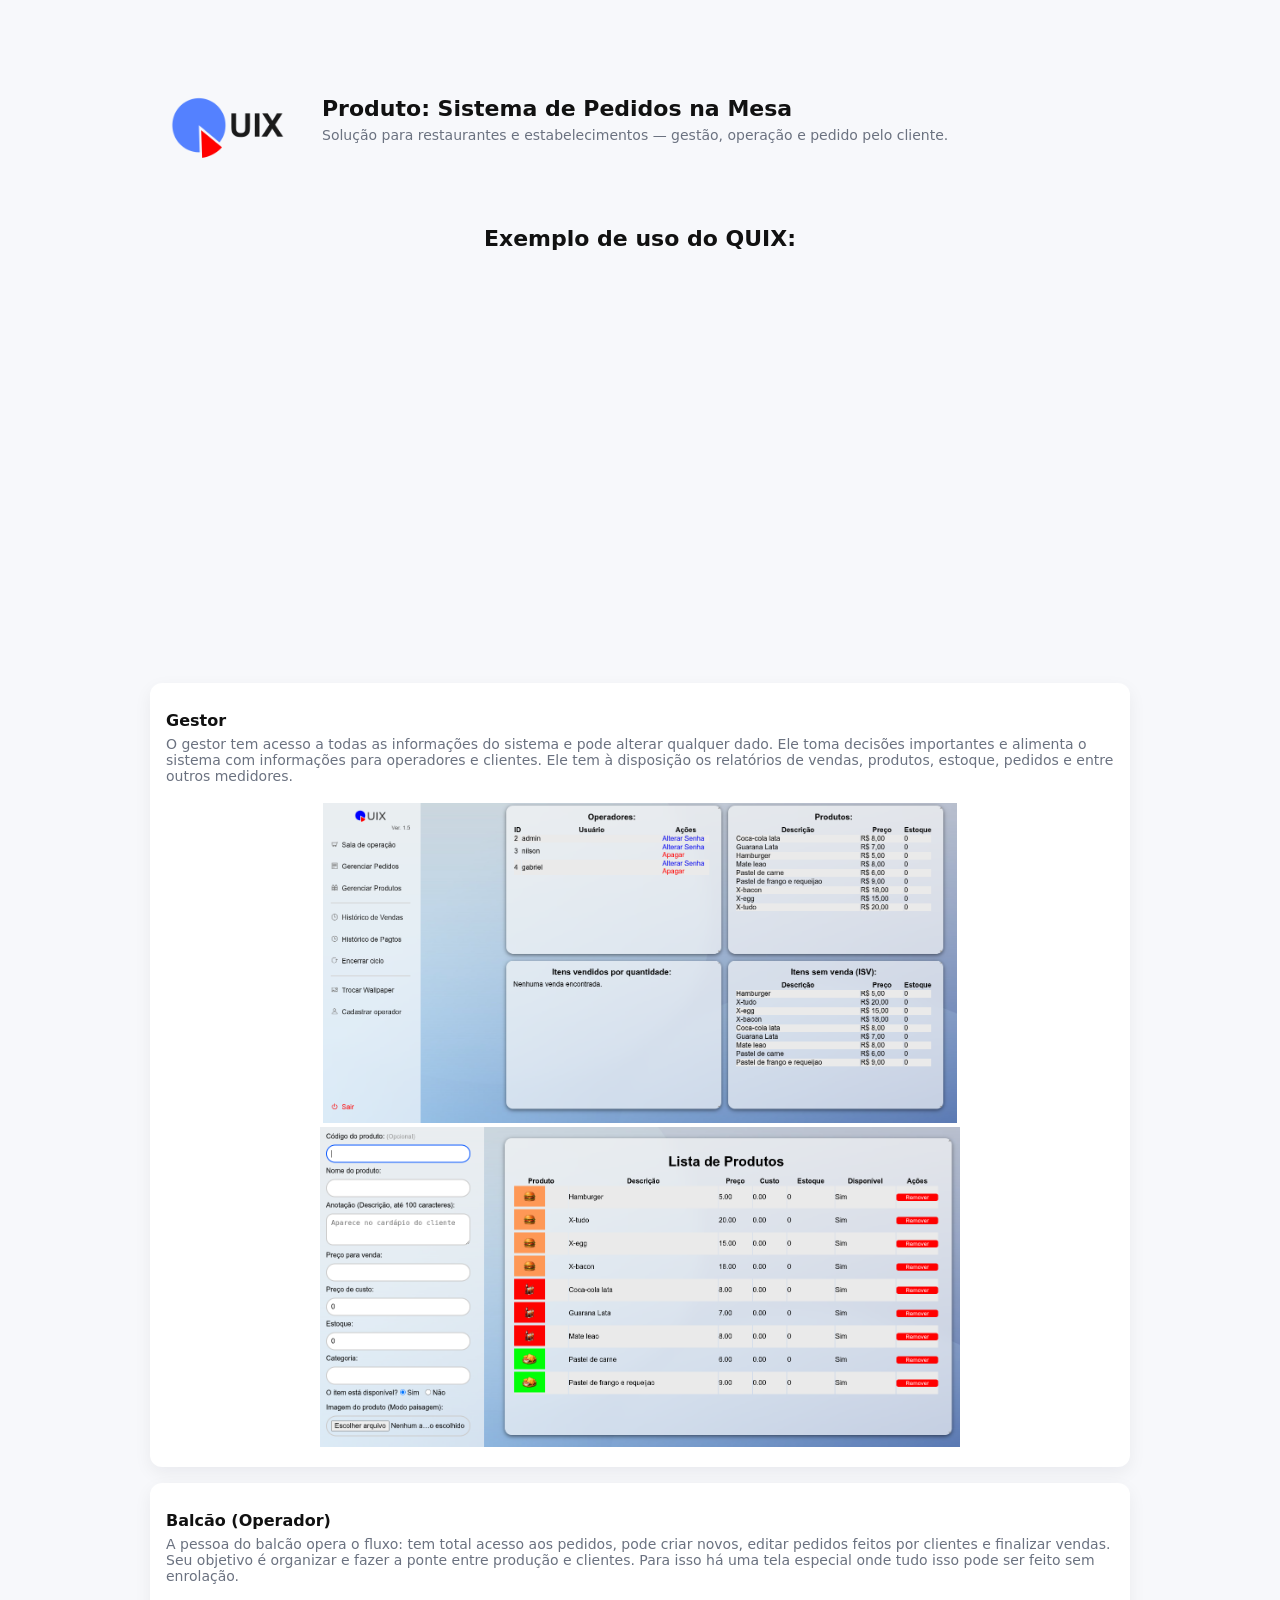
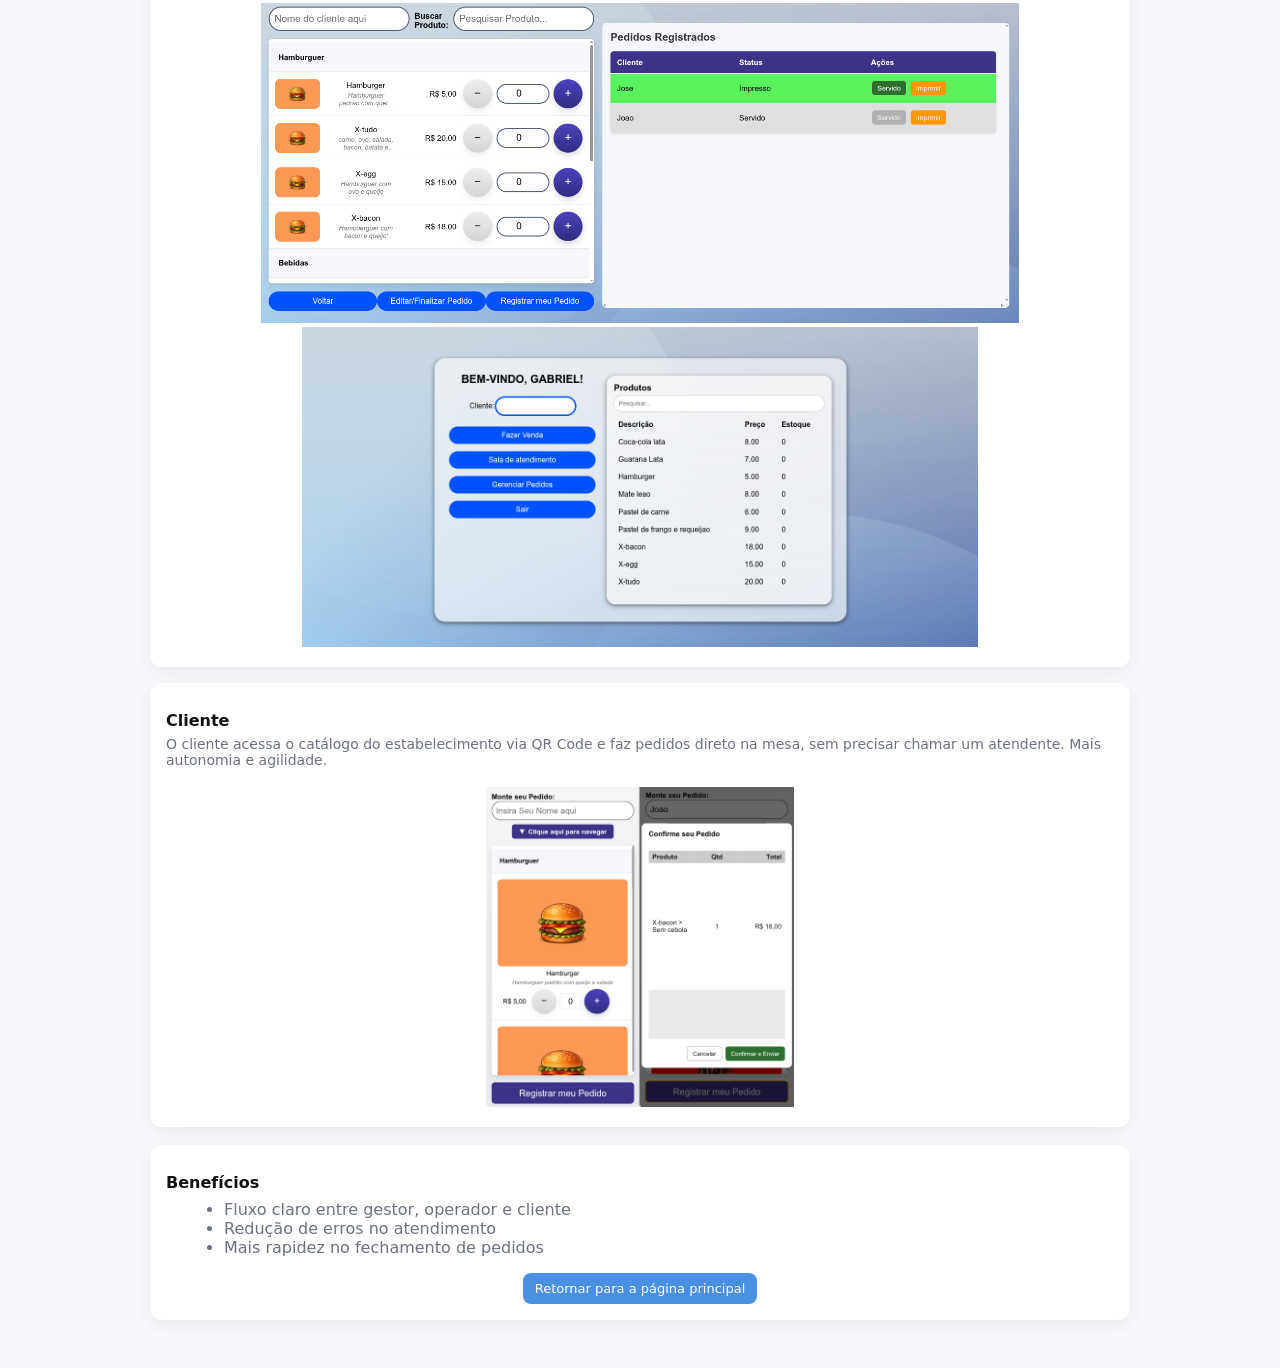
==== produto.html @ 62ac0b18 "Primeiro commit" ====
<!doctype html>
<html lang="pt-br">
<head>
  <meta charset="utf-8">
  <meta name="viewport" content="width=device-width,initial-scale=1">
  <title>Apresentação do Produto</title>
  <style>
    img{border-radius:1rem;}
    :root{--bg:#f7f8fb;--card:#fff;--accent:#4a90e2;--muted:#6b7280}
    body{font-family:Inter, system-ui, -apple-system, "Segoe UI", Roboto, "Helvetica Neue", Arial; margin:0; background:var(--bg); color:#111}
    .wrap{max-width:980px;margin:24px auto;padding:16px}
    header{display:flex;flex-direction:column;align-items:center;gap:12px;margin-bottom:18px;text-align:center}
    header img{height:6rem;}
    h1{margin:0;font-size:18px}
    p.lead{color:var(--muted);margin:6px 0 18px;font-size:14px}
    .grid{display:grid;grid-template-columns:1fr;gap:16px}
    .card{background:var(--card);padding:16px;border-radius:12px;box-shadow:0 6px 18px rgba(15,23,42,0.06)}
    .card img{width:100%;border-radius:8px;object-fit:contain;height:200px}
    .gallery{display:flex;flex-direction:column;gap:12px;margin-top:12px}
    .gallery img{height:180px;object-fit:contain}
    .card h3{margin:12px 0 6px;font-size:16px}
    .card p{margin:0;color:var(--muted);font-size:14px}
    .cta{display:flex;gap:12px;align-items:center;margin-top:16px;flex-wrap:wrap}
    .btn{background:var(--accent);color:#fff;padding:8px 12px;border-radius:8px;text-decoration:none;font-size:13px;margin:0 auto;}
    .video-block{display:flex;flex-direction:column;gap:1rem;margin-bottom:1rem;}
    .video-block iframe{width:100%;height:25rem;border-radius:1rem;}
    .video-block .mobile-link{display:none;}
    footer{margin-top:28px;text-align:center;color:var(--muted);font-size:12px}
    @media(max-width:599px){
      .video-block iframe{display:none;}
      .video-block .mobile-link{display:inline-flex;}
    }
    @media(min-width:600px){
      header{flex-direction:row;text-align:left}
      header img{height:8rem}
      h1{font-size:20px}
      .card img{height:280px}
      .gallery img{height:200px}
      .video-block .mobile-link{display:none;}
    }
    @media(min-width:900px){
      .wrap{padding:24px}
      header img{height:10rem}
      h1{font-size:22px}
      .card img{height:320px}
      .gallery img{height:220px}
      .hide{display:none;}
    }
  </style>
</head>
<body>
  <div class="wrap">
    <header>
      <img src="quix/logo.png" alt="logo">
      <div>
        <h1>Produto: Sistema de Pedidos na Mesa</h1>
        <p class="lead">Solução para restaurantes e estabelecimentos — gestão, operação e pedido pelo cliente.</p>
      </div>
    </header>

    <aside class="video-block" style="text-align:center;display:flex;flex-direction:column;gap:1rem;margin-bottom:1rem;">
      <h1>Exemplo de uso do QUIX:</h1>
      <iframe src="https://www.youtube.com/embed/P9sMJhL8lyw?si=AwuVnOygzVLnXULF" title="YouTube video player" frameborder="0" allow="accelerometer; autoplay; clipboard-write; encrypted-media; gyroscope; picture-in-picture; web-share" referrerpolicy="strict-origin-when-cross-origin" allowfullscreen></iframe>
      <a class="btn mobile-link" href="https://youtu.be/P9sMJhL8lyw?is=XRER_AZvJzXQr2Y8" target="_blank" rel="noopener noreferrer">Abrir vídeo no YouTube</a>
    </aside>

    <section class="grid">
      <article class="card">
        <h3>Gestor</h3>
        <p>O gestor tem acesso a todas as informações do sistema e pode alterar qualquer dado. Ele toma decisões importantes e alimenta o sistema com informações para operadores e clientes. Ele tem à disposição os relatórios de vendas, produtos, estoque, pedidos e entre outros medidores.</p><br>
        <img src="quix/gestor.png" alt="Gestor">
        <img src="quix/gestor2.png" alt="Gestor 2">
      </article>

      <article class="card">
        <h3>Balcão (Operador)</h3>
        <p>A pessoa do balcão opera o fluxo: tem total acesso aos pedidos, pode criar novos, editar pedidos feitos por clientes e finalizar vendas. Seu objetivo é organizar e fazer a ponte entre produção e clientes. Para isso há uma tela especial onde tudo isso pode ser feito sem enrolação.</p><br>
        <img src="quix/balcao.png" alt="Balcão">
        <img src="quix/balcao2.png" alt="Balcão 2">

      </article>

      <article class="card">
        <h3>Cliente</h3>
        <p>O cliente acessa o catálogo do estabelecimento via QR Code e faz pedidos direto na mesa, sem precisar chamar um atendente. Mais autonomia e agilidade.</p><br>
        <img src="quix/cliente.png" alt="Cliente">
      </article>
    </section>

    <div class="card" style="margin-top:18px;">
      <h3>Benefícios</h3>
      <ul style="margin:8px 0 0 18px;color:var(--muted)">
        <li>Fluxo claro entre gestor, operador e cliente</li>
        <li>Redução de erros no atendimento</li>
        <li>Mais rapidez no fechamento de pedidos</li>
      </ul>
        <div class="cta">
          <a class="btn" href="./index.html">Retornar para a página principal</a>
        </div>
      </div>
    </div>

  </div>
</body>
</html>
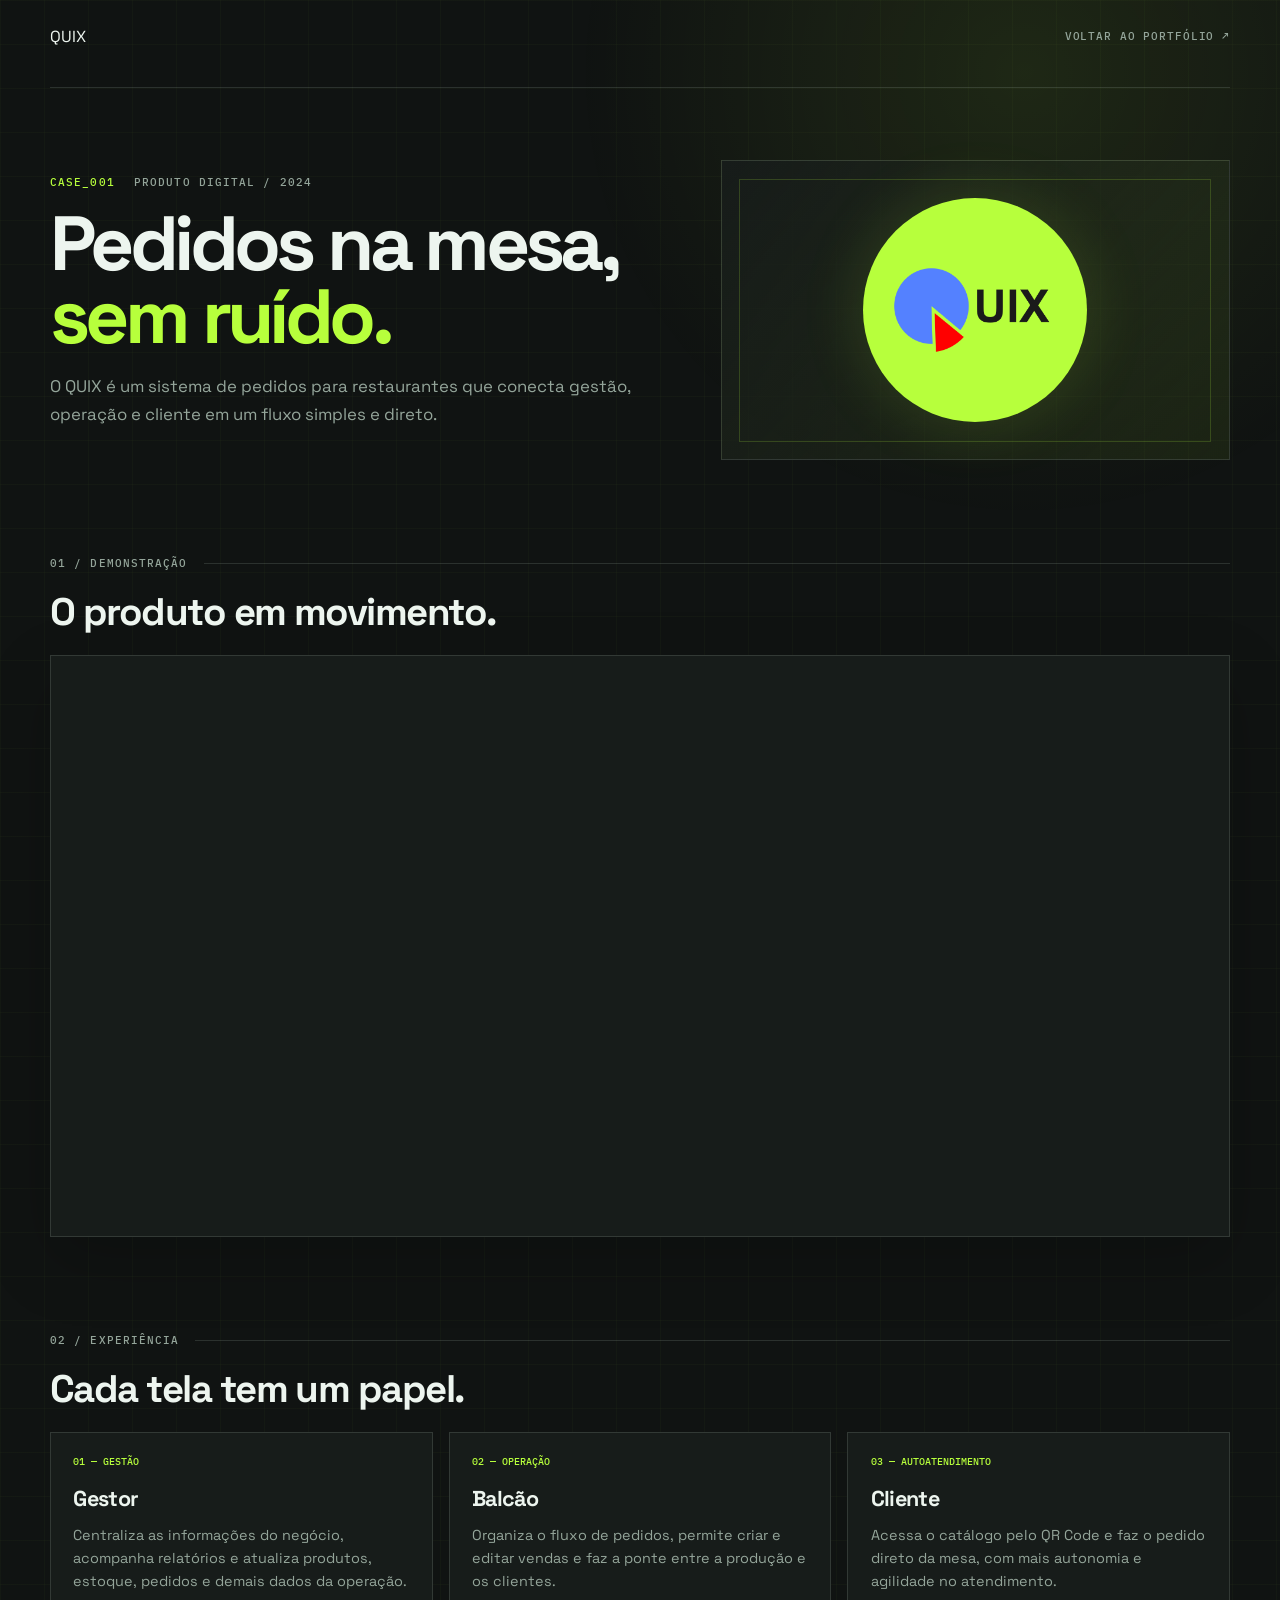
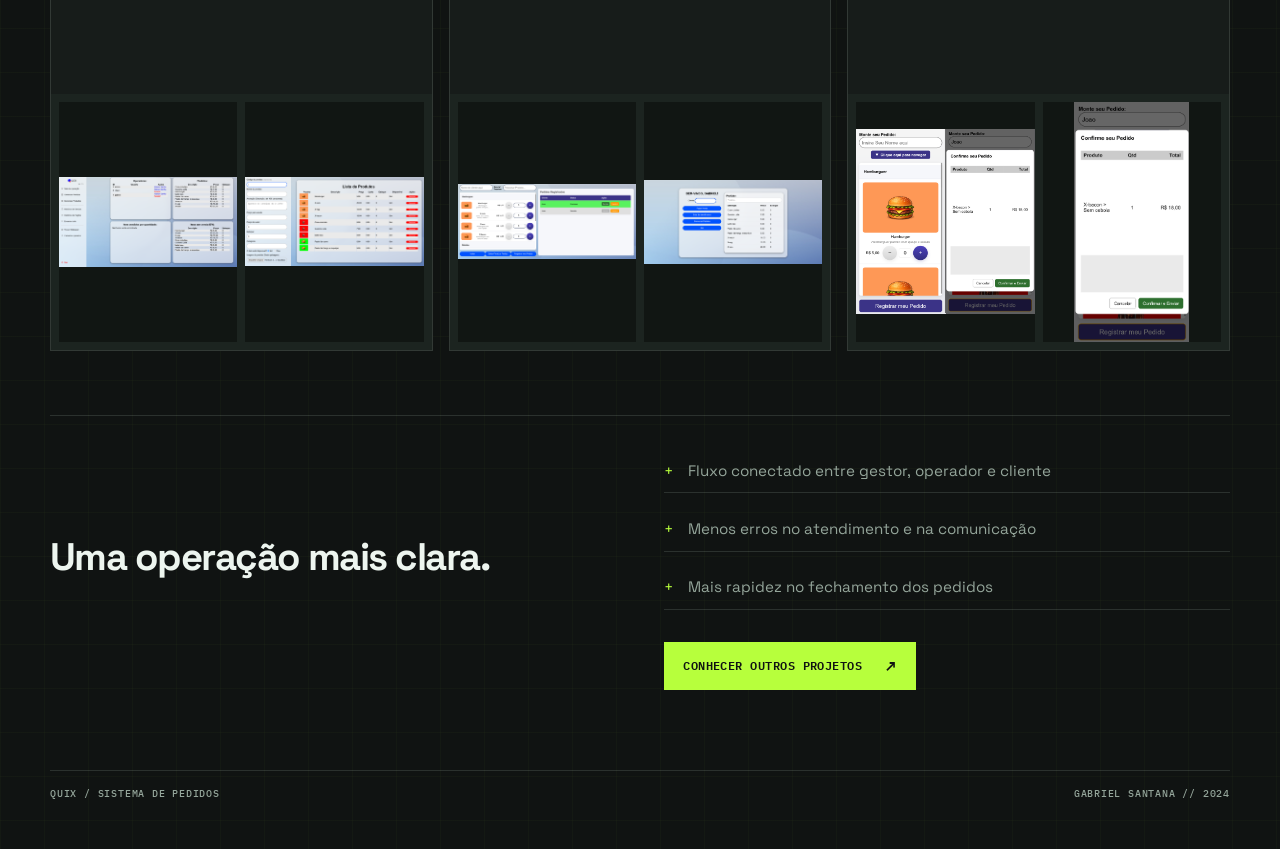
==== commit 8dc919b7: "Atualiza links de redes sociais e adiciona novo estilo para a página de produto" ====
--- a/produto.html
+++ b/produto.html
@@ -2,104 +2,184 @@
 <html lang="pt-br">
 <head>
   <meta charset="utf-8">
-  <meta name="viewport" content="width=device-width,initial-scale=1">
-  <title>Apresentação do Produto</title>
-  <style>
-    img{border-radius:1rem;}
-    :root{--bg:#f7f8fb;--card:#fff;--accent:#4a90e2;--muted:#6b7280}
-    body{font-family:Inter, system-ui, -apple-system, "Segoe UI", Roboto, "Helvetica Neue", Arial; margin:0; background:var(--bg); color:#111}
-    .wrap{max-width:980px;margin:24px auto;padding:16px}
-    header{display:flex;flex-direction:column;align-items:center;gap:12px;margin-bottom:18px;text-align:center}
-    header img{height:6rem;}
-    h1{margin:0;font-size:18px}
-    p.lead{color:var(--muted);margin:6px 0 18px;font-size:14px}
-    .grid{display:grid;grid-template-columns:1fr;gap:16px}
-    .card{background:var(--card);padding:16px;border-radius:12px;box-shadow:0 6px 18px rgba(15,23,42,0.06)}
-    .card img{width:100%;border-radius:8px;object-fit:contain;height:200px}
-    .gallery{display:flex;flex-direction:column;gap:12px;margin-top:12px}
-    .gallery img{height:180px;object-fit:contain}
-    .card h3{margin:12px 0 6px;font-size:16px}
-    .card p{margin:0;color:var(--muted);font-size:14px}
-    .cta{display:flex;gap:12px;align-items:center;margin-top:16px;flex-wrap:wrap}
-    .btn{background:var(--accent);color:#fff;padding:8px 12px;border-radius:8px;text-decoration:none;font-size:13px;margin:0 auto;}
-    .video-block{display:flex;flex-direction:column;gap:1rem;margin-bottom:1rem;}
-    .video-block iframe{width:100%;height:25rem;border-radius:1rem;}
-    .video-block .mobile-link{display:none;}
-    footer{margin-top:28px;text-align:center;color:var(--muted);font-size:12px}
-    @media(max-width:599px){
-      .video-block iframe{display:none;}
-      .video-block .mobile-link{display:inline-flex;}
-    }
-    @media(min-width:600px){
-      header{flex-direction:row;text-align:left}
-      header img{height:8rem}
-      h1{font-size:20px}
-      .card img{height:280px}
-      .gallery img{height:200px}
-      .video-block .mobile-link{display:none;}
-    }
-    @media(min-width:900px){
-      .wrap{padding:24px}
-      header img{height:10rem}
-      h1{font-size:22px}
-      .card img{height:320px}
-      .gallery img{height:220px}
-      .hide{display:none;}
-    }
-  </style>
+  <meta name="viewport" content="width=device-width, initial-scale=1">
+  <link rel="shortcut icon" href="./quix/logo.png" type="image/x-icon">
+  <link rel="preconnect" href="https://fonts.googleapis.com">
+  <link rel="preconnect" href="https://fonts.gstatic.com" crossorigin>
+  <link href="https://fonts.googleapis.com/css2?family=IBM+Plex+Mono:wght@400;500;600&family=Space+Grotesk:wght@400;500;600;700&display=swap" rel="stylesheet">
+  <link rel="stylesheet" href="produto.css">
+  <title>QUIX | Sistema de pedidos</title>
 </head>
 <body>
-  <div class="wrap">
-    <header>
-      <img src="quix/logo.png" alt="logo">
-      <div>
-        <h1>Produto: Sistema de Pedidos na Mesa</h1>
-        <p class="lead">Solução para restaurantes e estabelecimentos — gestão, operação e pedido pelo cliente.</p>
-      </div>
+  <main class="page">
+    <header class="topbar">
+        <span>QUIX</span>
+      <a class="back-link" href="./index.html">Voltar ao portfólio ↗</a>
     </header>
 
-    <aside class="video-block" style="text-align:center;display:flex;flex-direction:column;gap:1rem;margin-bottom:1rem;">
-      <h1>Exemplo de uso do QUIX:</h1>
-      <iframe src="https://www.youtube.com/embed/P9sMJhL8lyw?si=AwuVnOygzVLnXULF" title="YouTube video player" frameborder="0" allow="accelerometer; autoplay; clipboard-write; encrypted-media; gyroscope; picture-in-picture; web-share" referrerpolicy="strict-origin-when-cross-origin" allowfullscreen></iframe>
-      <a class="btn mobile-link" href="https://youtu.be/P9sMJhL8lyw?is=XRER_AZvJzXQr2Y8" target="_blank" rel="noopener noreferrer">Abrir vídeo no YouTube</a>
-    </aside>
+    <section class="hero" aria-labelledby="page-title">
+      <div class="hero-content">
+        <p class="eyebrow"><span>CASE_001</span> Produto digital / 2024</p>
+        <h1 id="page-title">Pedidos na mesa, <span class="accent">sem ruído.</span></h1>
+        <p class="hero-lead">
+          O QUIX é um sistema de pedidos para restaurantes que conecta gestão,
+          operação e cliente em um fluxo simples e direto.
+        </p>
+      </div>
 
-    <section class="grid">
-      <article class="card">
-        <h3>Gestor</h3>
-        <p>O gestor tem acesso a todas as informações do sistema e pode alterar qualquer dado. Ele toma decisões importantes e alimenta o sistema com informações para operadores e clientes. Ele tem à disposição os relatórios de vendas, produtos, estoque, pedidos e entre outros medidores.</p><br>
-        <img src="quix/gestor.png" alt="Gestor">
-        <img src="quix/gestor2.png" alt="Gestor 2">
-      </article>
-
-      <article class="card">
-        <h3>Balcão (Operador)</h3>
-        <p>A pessoa do balcão opera o fluxo: tem total acesso aos pedidos, pode criar novos, editar pedidos feitos por clientes e finalizar vendas. Seu objetivo é organizar e fazer a ponte entre produção e clientes. Para isso há uma tela especial onde tudo isso pode ser feito sem enrolação.</p><br>
-        <img src="quix/balcao.png" alt="Balcão">
-        <img src="quix/balcao2.png" alt="Balcão 2">
-
-      </article>
-
-      <article class="card">
-        <h3>Cliente</h3>
-        <p>O cliente acessa o catálogo do estabelecimento via QR Code e faz pedidos direto na mesa, sem precisar chamar um atendente. Mais autonomia e agilidade.</p><br>
-        <img src="quix/cliente.png" alt="Cliente">
-      </article>
+      <div class="hero-mark">
+        <img src="quix/logo.png" alt="Marca do QUIX">
+      </div>
     </section>
 
-    <div class="card" style="margin-top:18px;">
-      <h3>Benefícios</h3>
-      <ul style="margin:8px 0 0 18px;color:var(--muted)">
-        <li>Fluxo claro entre gestor, operador e cliente</li>
-        <li>Redução de erros no atendimento</li>
-        <li>Mais rapidez no fechamento de pedidos</li>
-      </ul>
+    <section class="showcase" aria-labelledby="showcase-title">
+      <p class="section-label"><span>01 / Demonstração</span></p>
+      <h2 id="showcase-title">O produto em movimento.</h2>
+
+      <div class="video-frame">
+        <iframe
+          src="https://www.youtube.com/embed/P9sMJhL8lyw?si=AwuVnOygzVLnXULF"
+          title="Demonstração do QUIX"
+          allow="accelerometer; autoplay; clipboard-write; encrypted-media; gyroscope; picture-in-picture; web-share"
+          referrerpolicy="strict-origin-when-cross-origin"
+          allowfullscreen
+        ></iframe>
+        <a
+          class="video-link"
+          href="https://youtu.be/P9sMJhL8lyw?is=XRER_AZvJzXQr2Y8"
+          target="_blank"
+          rel="noopener noreferrer"
+        >
+          Abrir demonstração no YouTube ↗
+        </a>
+      </div>
+    </section>
+
+    <section class="roles" aria-labelledby="roles-title">
+      <p class="section-label"><span>02 / Experiência</span></p>
+      <h2 id="roles-title">Cada tela tem um papel.</h2>
+
+      <div class="role-grid">
+        <article class="role-card">
+          <div class="role-content">
+            <span class="role-number">01 — GESTÃO</span>
+            <h3>Gestor</h3>
+            <p>
+              Centraliza as informações do negócio, acompanha relatórios e
+              atualiza produtos, estoque, pedidos e demais dados da operação.
+            </p>
+          </div>
+          <div class="gallery">
+            <button class="gallery-item" type="button" aria-label="Ampliar tela de gestão do QUIX" data-image="quix/gestor.png" data-caption="Tela de gestão do QUIX">
+              <img src="quix/gestor.png" alt="Tela de gestão do QUIX">
+            </button>
+            <button class="gallery-item" type="button" aria-label="Ampliar relatório do gestor no QUIX" data-image="quix/gestor2.png" data-caption="Relatório do gestor no QUIX">
+              <img src="quix/gestor2.png" alt="Relatório do gestor no QUIX">
+            </button>
+          </div>
+        </article>
+
+        <article class="role-card">
+          <div class="role-content">
+            <span class="role-number">02 — OPERAÇÃO</span>
+            <h3>Balcão</h3>
+            <p>
+              Organiza o fluxo de pedidos, permite criar e editar vendas e faz
+              a ponte entre a produção e os clientes.
+            </p>
+          </div>
+          <div class="gallery">
+            <button class="gallery-item" type="button" aria-label="Ampliar tela do balcão do QUIX" data-image="quix/balcao.png" data-caption="Tela do balcão do QUIX">
+              <img src="quix/balcao.png" alt="Tela do balcão do QUIX">
+            </button>
+            <button class="gallery-item" type="button" aria-label="Ampliar pedidos no balcão do QUIX" data-image="quix/balcao2.png" data-caption="Pedidos no balcão do QUIX">
+              <img src="quix/balcao2.png" alt="Pedidos no balcão do QUIX">
+            </button>
+          </div>
+        </article>
+
+        <article class="role-card">
+          <div class="role-content">
+            <span class="role-number">03 — AUTOATENDIMENTO</span>
+            <h3>Cliente</h3>
+            <p>
+              Acessa o catálogo pelo QR Code e faz o pedido direto da mesa,
+              com mais autonomia e agilidade no atendimento.
+            </p>
+          </div>
+          <div class="gallery">
+            <button class="gallery-item" type="button" aria-label="Ampliar catálogo do cliente no QUIX" data-image="quix/cliente.png" data-caption="Catálogo do cliente no QUIX">
+              <img src="quix/cliente.png" alt="Catálogo do cliente no QUIX">
+            </button>
+            <button class="gallery-item" type="button" aria-label="Ampliar pedido do cliente no QUIX" data-image="quix/cliente2.png" data-caption="Pedido do cliente no QUIX">
+              <img src="quix/cliente2.png" alt="Pedido do cliente no QUIX">
+            </button>
+          </div>
+        </article>
+      </div>
+    </section>
+
+    <section class="benefits" aria-labelledby="benefits-title">
+      <h2 id="benefits-title">Uma operação mais clara.</h2>
+
+      <div class="benefits-content">
+        <ul>
+          <li>Fluxo conectado entre gestor, operador e cliente</li>
+          <li>Menos erros no atendimento e na comunicação</li>
+          <li>Mais rapidez no fechamento dos pedidos</li>
+        </ul>
+
         <div class="cta">
-          <a class="btn" href="./index.html">Retornar para a página principal</a>
+          <a class="button" href="./index.html">
+            Conhecer outros projetos <span>↗</span>
+          </a>
         </div>
       </div>
+    </section>
+
+    <footer>
+      <span>QUIX / SISTEMA DE PEDIDOS</span>
+      <span>GABRIEL SANTANA // 2024</span>
+    </footer>
+  </main>
+
+  <dialog class="image-modal" aria-labelledby="image-modal-caption">
+    <div class="image-modal-content">
+      <button class="image-modal-close" type="button" aria-label="Fechar imagem ampliada">×</button>
+      <img class="image-modal-preview" src="" alt="">
+      <p id="image-modal-caption" class="image-modal-caption"></p>
     </div>
+  </dialog>
 
-  </div>
+  <script>
+    const imageModal = document.querySelector('.image-modal');
+    const imagePreview = document.querySelector('.image-modal-preview');
+    const imageCaption = document.querySelector('.image-modal-caption');
+    const closeButton = document.querySelector('.image-modal-close');
+    const galleryItems = document.querySelectorAll('.gallery-item');
+
+    const closeImageModal = () => {
+      imageModal.close();
+      imagePreview.src = '';
+      imagePreview.alt = '';
+      imageCaption.textContent = '';
+    };
+
+    galleryItems.forEach((item) => {
+      item.addEventListener('click', () => {
+        const { image, caption } = item.dataset;
+
+        imagePreview.src = image;
+        imagePreview.alt = caption;
+        imageCaption.textContent = caption;
+        imageModal.showModal();
+      });
+    });
+
+    closeButton.addEventListener('click', closeImageModal);
+    imageModal.addEventListener('click', (event) => {
+      if (event.target === imageModal) closeImageModal();
+    });
+  </script>
 </body>
 </html>
--- a/produto.css
+++ b/produto.css
@@ -0,0 +1,518 @@
+:root {
+    --bg: #101312;
+    --surface: #171c1a;
+    --surface-soft: #1c2420;
+    --text: #edf5ef;
+    --muted: #94a59a;
+    --accent: #b7ff3c;
+    --border: rgba(210, 235, 218, 0.14);
+    --display: 'Space Grotesk', sans-serif;
+    --mono: 'IBM Plex Mono', monospace;
+}
+
+/* Base */
+
+* {
+    box-sizing: border-box;
+}
+
+html {
+    scroll-behavior: smooth;
+}
+
+body {
+    min-width: 320px;
+    margin: 0;
+    background-color: var(--bg);
+    background-image:
+        linear-gradient(rgba(183, 255, 60, 0.025) 1px, transparent 1px),
+        linear-gradient(90deg, rgba(183, 255, 60, 0.025) 1px, transparent 1px);
+    background-size: 44px 44px;
+    color: var(--text);
+    font-family: var(--display);
+}
+
+body::before {
+    position: fixed;
+    z-index: -1;
+    inset: 0;
+    background: radial-gradient(circle at 80% 8%, rgba(183, 255, 60, 0.09), transparent 28rem);
+    content: '';
+    pointer-events: none;
+}
+
+a {
+    color: inherit;
+}
+
+/* Layout */
+
+.page {
+    width: min(1180px, calc(100% - 2rem));
+    margin: auto;
+    padding: 1.25rem 0 3rem;
+}
+
+.topbar {
+    display: flex;
+    align-items: center;
+    justify-content: space-between;
+    padding: 0.4rem 0 2.5rem;
+    border-bottom: 1px solid var(--border);
+}
+
+.hero {
+    display: grid;
+    grid-template-columns: 1.1fr 0.9fr;
+    gap: 3rem;
+    align-items: center;
+    padding: 4.5rem 0 4rem;
+}
+
+.showcase {
+    padding: 2rem 0 4rem;
+}
+
+.roles {
+    padding: 2rem 0 4rem;
+}
+
+.role-grid {
+    display: grid;
+    grid-template-columns: repeat(3, 1fr);
+    gap: 1rem;
+}
+
+.benefits {
+    display: grid;
+    grid-template-columns: 1fr 1fr;
+    gap: 3rem;
+    align-items: center;
+    padding: 2rem 0;
+    border-top: 1px solid var(--border);
+}
+
+/* Typography */
+
+h1,
+h2,
+h3,
+p {
+    margin-top: 0;
+}
+
+.hero h1 {
+    max-width: 680px;
+    margin-bottom: 1.25rem;
+    font-size: clamp(2.7rem, 6vw, 5.4rem);
+    letter-spacing: -0.06em;
+    line-height: 0.95;
+}
+
+.showcase h2,
+.roles h2,
+.benefits h2 {
+    margin-bottom: 1.5rem;
+    font-size: clamp(1.8rem, 3vw, 3rem);
+    letter-spacing: -0.04em;
+    line-height: 1;
+}
+
+.eyebrow,
+.section-label {
+    color: var(--muted);
+    font: 500 0.68rem / 1.3 var(--mono);
+    letter-spacing: 0.1em;
+    text-transform: uppercase;
+}
+
+.eyebrow {
+    margin: 0 0 1.1rem;
+}
+
+.eyebrow span {
+    margin-right: 0.7rem;
+    color: var(--accent);
+}
+
+.section-label {
+    display: flex;
+    align-items: center;
+    gap: 1rem;
+    margin-bottom: 1.4rem;
+}
+
+.section-label::after {
+    height: 1px;
+    flex: 1;
+    background: var(--border);
+    content: '';
+}
+
+.accent {
+    color: var(--accent);
+}
+
+.hero-lead {
+    max-width: 580px;
+    color: var(--muted);
+    font-size: 1.05rem;
+    line-height: 1.65;
+}
+
+/* Header */
+
+.brand {
+    display: flex;
+    align-items: center;
+    gap: 0.75rem;
+    color: var(--text);
+    font: 600 0.8rem / 1 var(--mono);
+    letter-spacing: 0.08em;
+    text-decoration: none;
+}
+
+.brand img {
+    width: 2.7rem;
+    height: 2.7rem;
+    border-radius: 50%;
+    background: var(--accent);
+    object-fit: contain;
+}
+
+.back-link,
+.video-link {
+    color: var(--muted);
+    font: 500 0.68rem / 1 var(--mono);
+    letter-spacing: 0.08em;
+    text-decoration: none;
+    text-transform: uppercase;
+}
+
+.back-link:hover,
+.video-link:hover {
+    color: var(--accent);
+}
+
+/* Hero */
+
+.hero-mark {
+    position: relative;
+    display: grid;
+    min-height: 300px;
+    place-items: center;
+    border: 1px solid var(--border);
+    background: linear-gradient(135deg, var(--surface), rgba(183, 255, 60, 0.07));
+}
+
+.hero-mark::after {
+    position: absolute;
+    inset: 1.1rem;
+    border: 1px solid rgba(183, 255, 60, 0.18);
+    content: '';
+    pointer-events: none;
+}
+
+.hero-mark img {
+    z-index: 1;
+    width: min(58%, 14rem);
+    border-radius: 50%;
+    background: var(--accent);
+    box-shadow: 0 0 4rem rgba(183, 255, 60, 0.15);
+}
+
+/* Video */
+
+.video-frame {
+    overflow: hidden;
+    border: 1px solid var(--border);
+    background: var(--surface);
+    box-shadow: 0 1.5rem 4rem rgba(0, 0, 0, 0.2);
+}
+
+.video-frame iframe {
+    display: block;
+    width: 100%;
+    height: min(55vw, 580px);
+    border: 0;
+}
+
+.video-link {
+    display: none;
+}
+
+/* Role cards */
+
+.role-card {
+    display: flex;
+    flex-direction: column;
+    border: 1px solid var(--border);
+    background: var(--surface);
+    transition: border-color 0.2s, transform 0.2s;
+}
+
+.role-card:hover {
+    border-color: rgba(183, 255, 60, 0.5);
+    transform: translateY(-0.25rem);
+}
+
+.role-content {
+    padding: 1.4rem 1.4rem 1rem;
+}
+
+.role-number {
+    display: block;
+    margin-bottom: 1.2rem;
+    color: var(--accent);
+    font: 500 0.65rem / 1 var(--mono);
+}
+
+.role-card h3 {
+    margin-bottom: 0.75rem;
+    font-size: 1.35rem;
+    letter-spacing: -0.03em;
+}
+
+.role-card p {
+    min-height: 8.4rem;
+    margin-bottom: 1.2rem;
+    color: var(--muted);
+    font-size: 0.9rem;
+    line-height: 1.6;
+}
+
+.gallery {
+    display: grid;
+    grid-template-columns: repeat(2, 1fr);
+    gap: 0.5rem;
+    padding: 0.5rem;
+    background: var(--surface-soft);
+}
+
+.gallery img {
+    display: block;
+    width: 100%;
+    height: 11rem;
+    background: #111613;
+    object-fit: contain;
+}
+
+.gallery img:only-child {
+    grid-column: 1 / -1;
+    height: 15rem;
+}
+
+.gallery-item {
+    display: block;
+    width: 100%;
+    padding: 0;
+    border: 0;
+    background: #111613;
+    cursor: zoom-in;
+}
+
+.gallery-item:hover img,
+.gallery-item:focus-visible img {
+    opacity: 0.72;
+}
+
+.gallery-item:focus-visible {
+    outline: 2px solid var(--accent);
+    outline-offset: -2px;
+}
+
+.image-modal {
+    width: min(92vw, 1100px);
+    max-width: none;
+    padding: 0;
+    border: 1px solid var(--border);
+    background: var(--surface);
+    color: var(--text);
+}
+
+.image-modal::backdrop {
+    background: rgba(5, 8, 6, 0.88);
+    backdrop-filter: blur(0.35rem);
+}
+
+.image-modal-content {
+    position: relative;
+    padding: 1rem;
+}
+
+.image-modal-preview {
+    display: block;
+    width: 100%;
+    max-height: 78vh;
+    object-fit: contain;
+}
+
+.image-modal-caption {
+    margin: 0.8rem 0 0;
+    color: var(--muted);
+    font: 500 0.7rem / 1.4 var(--mono);
+    letter-spacing: 0.06em;
+    text-transform: uppercase;
+}
+
+.image-modal-close {
+    position: absolute;
+    z-index: 1;
+    top: 1.5rem;
+    right: 1.5rem;
+    width: 2.2rem;
+    height: 2.2rem;
+    border: 1px solid var(--border);
+    background: rgba(16, 19, 18, 0.88);
+    color: var(--text);
+    cursor: pointer;
+    font: 400 1.5rem / 1 var(--display);
+}
+
+.image-modal-close:hover,
+.image-modal-close:focus-visible {
+    border-color: var(--accent);
+    color: var(--accent);
+}
+
+/* Benefits and footer */
+
+.benefits ul {
+    display: grid;
+    gap: 0.8rem;
+    margin: 0;
+    padding: 0;
+    color: var(--muted);
+    font-size: 0.95rem;
+    list-style: none;
+}
+
+.benefits li {
+    position: relative;
+    padding: 0.8rem 0 0.8rem 1.5rem;
+    border-bottom: 1px solid var(--border);
+}
+
+.benefits li::before {
+    position: absolute;
+    left: 0;
+    color: var(--accent);
+    content: '+';
+}
+
+.cta {
+    display: flex;
+    justify-content: flex-start;
+}
+
+.button {
+    display: inline-flex;
+    align-items: center;
+    gap: 1.5rem;
+    margin-top: 2rem;
+    padding: 1rem 1.2rem;
+    background: var(--accent);
+    color: #101312;
+    font: 600 0.72rem / 1 var(--mono);
+    letter-spacing: 0.04em;
+    text-decoration: none;
+    text-transform: uppercase;
+}
+
+.button:hover {
+    background: #d1ff7b;
+}
+
+.button span {
+    font-size: 1rem;
+}
+
+footer {
+    display: flex;
+    justify-content: space-between;
+    margin-top: 3rem;
+    padding-top: 1rem;
+    border-top: 1px solid var(--border);
+    color: var(--muted);
+    font: 500 0.62rem / 1.4 var(--mono);
+    letter-spacing: 0.08em;
+    text-transform: uppercase;
+}
+
+/* Responsive adjustments */
+
+@media (max-width: 800px) {
+    .hero {
+        grid-template-columns: 1fr;
+        gap: 2rem;
+        padding: 3.5rem 0;
+    }
+
+    .hero-mark {
+        min-height: 220px;
+    }
+
+    .role-grid {
+        grid-template-columns: 1fr;
+    }
+
+    .role-card p {
+        min-height: auto;
+    }
+
+    .benefits {
+        grid-template-columns: 1fr;
+        gap: 1.5rem;
+    }
+
+    .cta {
+        justify-content: flex-start;
+    }
+}
+
+@media (max-width: 540px) {
+    .page {
+        width: min(100% - 1.5rem, 1180px);
+    }
+
+    .topbar {
+        padding-bottom: 1.5rem;
+    }
+
+    .back-link {
+        font-size: 0.58rem;
+    }
+
+    .hero h1 {
+        font-size: clamp(2.5rem, 14vw, 4rem);
+    }
+
+    .hero-lead {
+        font-size: 0.95rem;
+    }
+
+    .video-frame iframe {
+        display: none;
+    }
+
+    .video-link {
+        display: block;
+        padding: 1rem;
+        background: var(--accent);
+        color: #101312;
+        text-align: center;
+    }
+
+    .benefits {
+        padding-top: 0;
+    }
+
+    footer {
+        display: block;
+        line-height: 2;
+    }
+
+    footer span {
+        display: block;
+    }
+}
